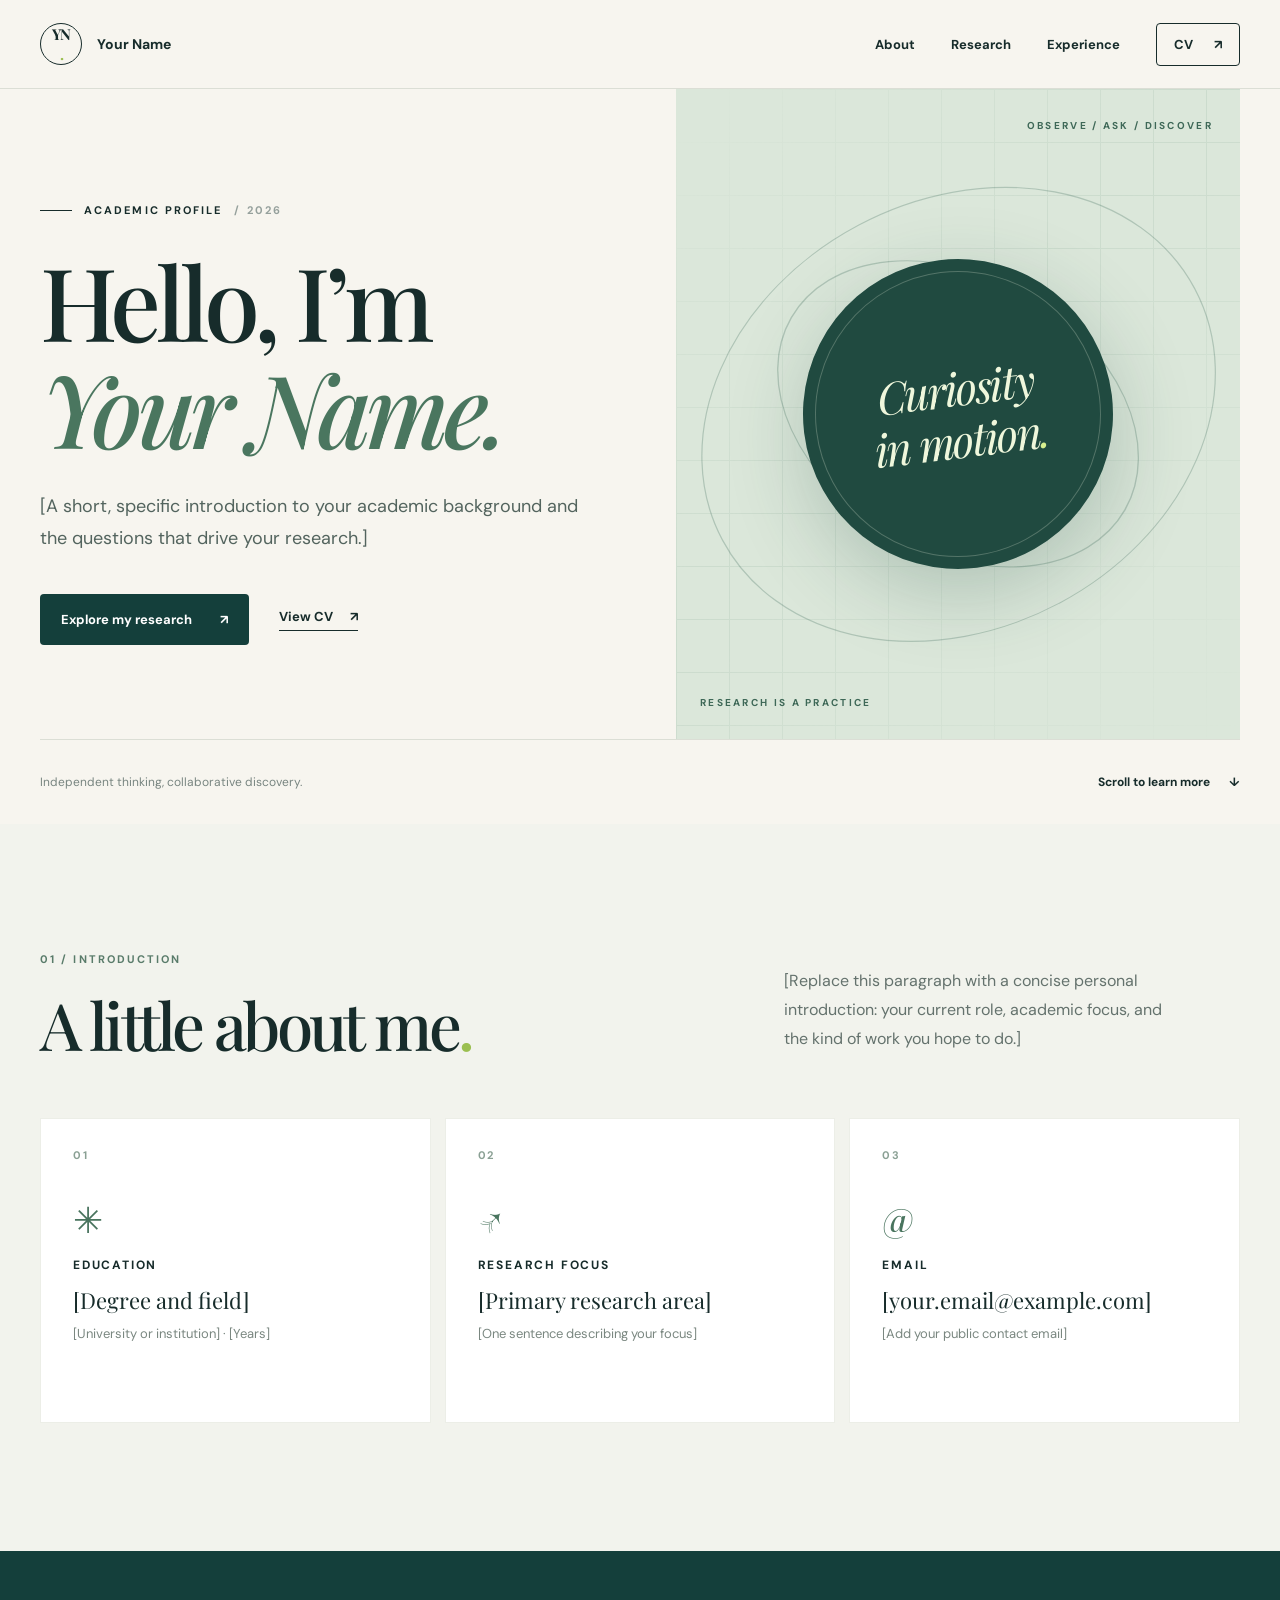
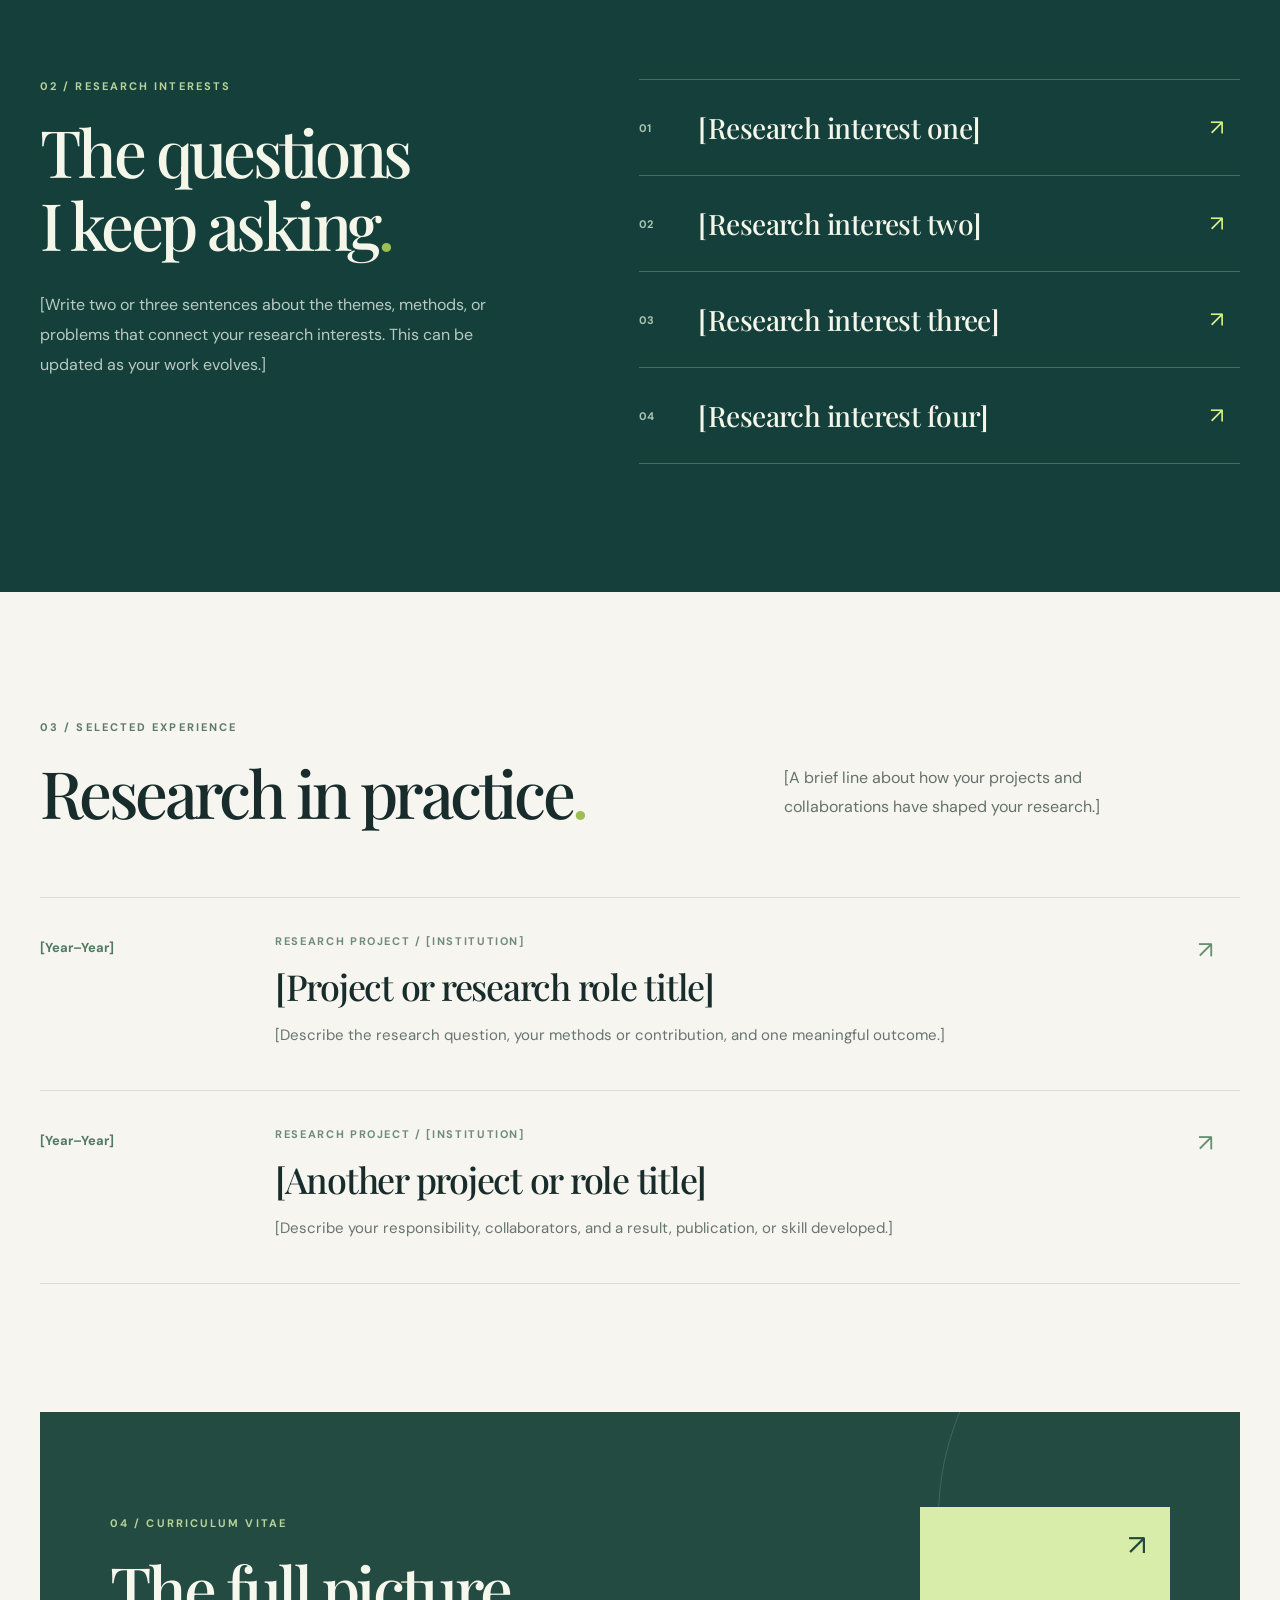
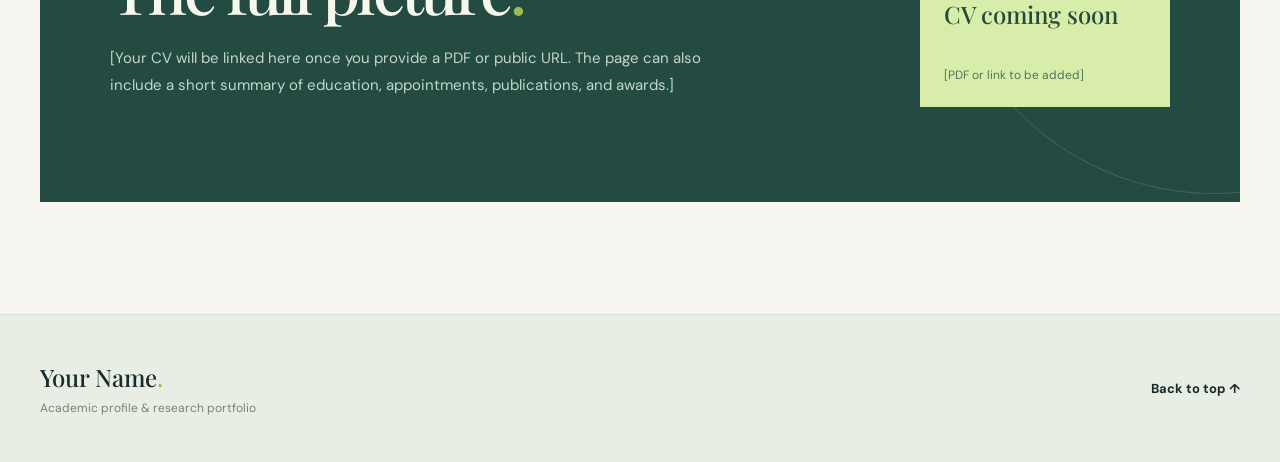
==== index.html @ 2cb6ab3d "Create academic portfolio placeholder site" ====
<!doctype html>
<html lang="en">
  <head>
    <meta charset="utf-8" />
    <meta name="viewport" content="width=device-width, initial-scale=1" />
    <meta name="color-scheme" content="light" />
    <meta name="robots" content="noindex, nofollow" />
    <meta name="description" content="Academic profile and research portfolio of Your Name." />
    <title>Your Name — Academic Portfolio</title>
    <link rel="icon" href="favicon.svg" type="image/svg+xml" />
    <link rel="stylesheet" href="style.css" />
  </head>
  <body>
    <a class="skip-link" href="#main">Skip to content</a>

    <header class="site-header">
      <div class="shell header-inner">
        <a class="wordmark" href="#top" aria-label="Your Name, back to top">
          <span class="wordmark-mark" aria-hidden="true">YN<span class="mark-dot">.</span></span>
          <span class="wordmark-label">Your Name</span>
        </a>
        <nav class="main-nav" aria-label="Main navigation">
          <a href="#about">About</a>
          <a href="#research">Research</a>
          <a href="#experience">Experience</a>
          <a class="nav-cv" href="#cv">CV <span aria-hidden="true">↗</span></a>
        </nav>
      </div>
    </header>

    <main id="main">
      <section class="hero" id="top" aria-labelledby="hero-title">
        <div class="shell hero-grid">
          <div class="hero-main">
            <p class="eyebrow"><span class="eyebrow-rule"></span> Academic profile <span class="edition">/ 2026</span></p>
            <h1 id="hero-title">Hello, I’m<br /><em>Your Name.</em></h1>
            <p class="hero-summary">[A short, specific introduction to your academic background and the questions that drive your research.]</p>
            <div class="hero-actions">
              <a class="button button-primary" href="#research">Explore my research <span aria-hidden="true">↗</span></a>
              <a class="text-link" href="#cv">View CV <span aria-hidden="true">↗</span></a>
            </div>
          </div>

          <div class="hero-art" aria-hidden="true">
            <div class="art-grid"></div>
            <div class="art-orbit art-orbit-one"></div>
            <div class="art-orbit art-orbit-two"></div>
            <div class="art-core"><span>Curiosity<br />in motion<span class="art-period">.</span></span></div>
            <span class="art-label art-label-top">OBSERVE / ASK / DISCOVER</span>
            <span class="art-label art-label-bottom">RESEARCH IS A PRACTICE</span>
          </div>
        </div>
        <div class="shell hero-footer">
          <span>Independent thinking, collaborative discovery.</span>
          <a href="#about">Scroll to learn more <span aria-hidden="true">↓</span></a>
        </div>
      </section>

      <section class="overview section-pad" id="about" aria-labelledby="about-title">
        <div class="shell">
          <div class="section-heading">
            <div><p class="section-kicker">01 / Introduction</p><h2 id="about-title">A little about me<span class="accent-dot">.</span></h2></div>
            <p class="section-intro">[Replace this paragraph with a concise personal introduction: your current role, academic focus, and the kind of work you hope to do.]</p>
          </div>
          <div class="fact-grid">
            <article class="fact-card">
              <span class="fact-number">01</span>
              <div class="fact-icon" aria-hidden="true">✳</div>
              <h3>Education</h3>
              <p class="fact-primary">[Degree and field]</p>
              <p class="fact-secondary">[University or institution] · [Years]</p>
            </article>
            <article class="fact-card">
              <span class="fact-number">02</span>
              <div class="fact-icon" aria-hidden="true">↗</div>
              <h3>Research focus</h3>
              <p class="fact-primary">[Primary research area]</p>
              <p class="fact-secondary">[One sentence describing your focus]</p>
            </article>
            <article class="fact-card">
              <span class="fact-number">03</span>
              <div class="fact-icon" aria-hidden="true">@</div>
              <h3>Email</h3>
              <p class="fact-primary">[your.email@example.com]</p>
              <p class="fact-secondary">[Add your public contact email]</p>
            </article>
          </div>
        </div>
      </section>

      <section class="research section-pad" id="research" aria-labelledby="research-title">
        <div class="shell research-grid">
          <div class="research-copy">
            <p class="section-kicker light-kicker">02 / Research interests</p>
            <h2 id="research-title">The questions<br />I keep asking<span class="accent-dot">.</span></h2>
            <p>[Write two or three sentences about the themes, methods, or problems that connect your research interests. This can be updated as your work evolves.]</p>
          </div>
          <div class="interest-list" aria-label="Research interests">
            <div class="interest-row"><span>01</span><strong>[Research interest one]</strong><span aria-hidden="true">↗</span></div>
            <div class="interest-row"><span>02</span><strong>[Research interest two]</strong><span aria-hidden="true">↗</span></div>
            <div class="interest-row"><span>03</span><strong>[Research interest three]</strong><span aria-hidden="true">↗</span></div>
            <div class="interest-row"><span>04</span><strong>[Research interest four]</strong><span aria-hidden="true">↗</span></div>
          </div>
        </div>
      </section>

      <section class="experience section-pad" id="experience" aria-labelledby="experience-title">
        <div class="shell">
          <div class="section-heading experience-heading">
            <div><p class="section-kicker">03 / Selected experience</p><h2 id="experience-title">Research in practice<span class="accent-dot">.</span></h2></div>
            <p class="section-intro">[A brief line about how your projects and collaborations have shaped your research.]</p>
          </div>
          <div class="timeline">
            <article class="timeline-item">
              <div class="timeline-date">[Year–Year]</div>
              <div class="timeline-body">
                <p class="timeline-type">Research project / [Institution]</p>
                <h3>[Project or research role title]</h3>
                <p>[Describe the research question, your methods or contribution, and one meaningful outcome.]</p>
              </div>
              <span class="timeline-arrow" aria-hidden="true">↗</span>
            </article>
            <article class="timeline-item">
              <div class="timeline-date">[Year–Year]</div>
              <div class="timeline-body">
                <p class="timeline-type">Research project / [Institution]</p>
                <h3>[Another project or role title]</h3>
                <p>[Describe your responsibility, collaborators, and a result, publication, or skill developed.]</p>
              </div>
              <span class="timeline-arrow" aria-hidden="true">↗</span>
            </article>
          </div>
        </div>
      </section>

      <section class="cv-section" id="cv" aria-labelledby="cv-title">
        <div class="shell cv-panel">
          <div>
            <p class="section-kicker light-kicker">04 / Curriculum vitae</p>
            <h2 id="cv-title">The full picture<span class="accent-dot">.</span></h2>
            <p>[Your CV will be linked here once you provide a PDF or public URL. The page can also include a short summary of education, appointments, publications, and awards.]</p>
          </div>
          <div class="cv-action" aria-label="CV status">
            <span class="cv-icon" aria-hidden="true">↗</span>
            <strong>CV coming soon</strong>
            <span>[PDF or link to be added]</span>
          </div>
        </div>
      </section>
    </main>

    <footer class="site-footer">
      <div class="shell footer-inner">
        <div><strong>Your Name<span class="accent-dot">.</span></strong><p>Academic profile & research portfolio</p></div>
        <a href="#top">Back to top ↑</a>
      </div>
    </footer>
  </body>
</html>
---- style.css ----
@import url('https://fonts.googleapis.com/css2?family=DM+Sans:wght@400;500;600;700&family=Playfair+Display:ital,wght@0,500;0,600;0,700;1,500;1,600&display=swap');

:root{--ink:#172c2b;--muted:#65736f;--paper:#f7f5ef;--cream:#eeeee5;--line:#dbded5;--teal:#143f3b;--mint:#bbd7c8;--lime:#d7ef8f;--white:#fff;--font-sans:'DM Sans',Arial,sans-serif;--font-serif:'Playfair Display',Georgia,serif}
*{box-sizing:border-box}
html{scroll-behavior:smooth}
body{margin:0;background:var(--paper);color:var(--ink);font-family:var(--font-sans);-webkit-font-smoothing:antialiased}
a{color:inherit;text-decoration:none}
a:focus-visible{outline:3px solid #79a98f;outline-offset:4px;border-radius:3px}
.skip-link{position:absolute;left:16px;top:-60px;z-index:20;padding:12px 16px;background:var(--lime)}
.skip-link:focus{top:12px}
.shell{width:min(100% - 80px,1260px);margin-inline:auto}
.site-header{position:relative;z-index:5;background:var(--paper);border-bottom:1px solid var(--line)}
.header-inner{min-height:88px;display:flex;align-items:center;justify-content:space-between;gap:28px}
.wordmark{display:inline-flex;align-items:center;gap:15px;font-size:14px;font-weight:700;white-space:nowrap}
.wordmark-mark{display:grid;place-items:center;width:42px;height:42px;border:1.5px solid var(--ink);border-radius:50%;font-family:var(--font-serif);font-size:15px;letter-spacing:-.07em}
.mark-dot,.accent-dot{color:#9bbf50}
.main-nav{display:flex;align-items:center;gap:36px;font-size:13px;font-weight:700}
.main-nav a:not(.nav-cv):hover,.text-link:hover,.hero-footer a:hover,.site-footer a:hover{color:#557962}
.nav-cv{padding:12px 17px;border:1px solid var(--ink);border-radius:4px;display:inline-flex;gap:21px;align-items:center;transition:background .2s,color .2s}
.nav-cv:hover{background:var(--ink);color:#fff}
.hero{background:var(--paper);overflow:hidden}
.hero-grid{display:grid;grid-template-columns:1.06fr .94fr;min-height:650px}
.hero-main{padding:100px 40px 80px 0;align-self:center}
.eyebrow,.section-kicker{display:flex;align-items:center;gap:12px;text-transform:uppercase;letter-spacing:.19em;font-size:11px;font-weight:700}
.eyebrow{margin:0 0 30px}
.eyebrow-rule{width:32px;height:1px;background:var(--ink)}
.edition{color:#95a09c}
h1,h2,h3,p{margin-top:0}
h1,h2{font-family:var(--font-serif);font-weight:500;letter-spacing:-.055em}
h1{font-size:clamp(68px,7.9vw,126px);line-height:1.06;margin-bottom:28px;white-space:nowrap}
h1 em{font-weight:500;color:#4a765f}
.hero-summary{font-size:18px;line-height:1.78;color:#53645e;max-width:560px;margin-bottom:40px}
.hero-actions{display:flex;align-items:center;gap:30px;flex-wrap:wrap}
.button{display:inline-flex;align-items:center;justify-content:space-between;gap:28px;padding:17px 21px;border-radius:4px;font-size:13px;font-weight:700;transition:transform .2s,background .2s}
.button:hover{transform:translateY(-3px)}
.button-primary{background:var(--teal);color:#fff}
.button-primary:hover{background:#21574d}
.text-link{font-size:13px;font-weight:700;border-bottom:1px solid currentColor;padding-bottom:5px}
.text-link span{margin-left:14px}
.hero-art{position:relative;min-height:630px;background:#dbe7da;overflow:hidden;display:grid;place-items:center}
.art-grid{position:absolute;inset:0;opacity:.45;background-image:linear-gradient(to right,#b8cdbd 1px,transparent 1px),linear-gradient(to bottom,#b8cdbd 1px,transparent 1px);background-size:53px 53px;mask-image:linear-gradient(135deg,transparent 2%,#000 45%,transparent 100%)}
.art-orbit{position:absolute;border:1px solid rgba(35,83,68,.24);border-radius:50%;width:76%;aspect-ratio:1;transform:rotate(-28deg) scaleX(1.25)}
.art-orbit-two{width:49%;transform:rotate(30deg) scaleX(1.4)}
.art-core{position:relative;z-index:1;width:55%;aspect-ratio:1;border-radius:50%;background:#204a40;box-shadow:0 24px 80px rgba(31,73,61,.23);display:grid;place-items:center;text-align:center;transform:rotate(-7deg)}
.art-core:before{content:"";position:absolute;inset:12px;border:1px solid rgba(245,250,229,.24);border-radius:50%}
.art-core span{font-family:var(--font-serif);color:#eff7dc;font-size:clamp(30px,3.5vw,52px);font-style:italic;line-height:1.16;letter-spacing:-.05em}
.art-core .art-period{color:var(--lime)}
.art-label{position:absolute;z-index:2;font-size:10px;letter-spacing:.23em;font-weight:700;color:#3e6857}
.art-label-top{top:30px;right:27px}.art-label-bottom{left:24px;bottom:30px}
.hero-footer{min-height:85px;border-top:1px solid var(--line);display:flex;justify-content:space-between;align-items:center;gap:20px;color:#788580;font-size:12px}
.hero-footer a{font-weight:700;color:var(--ink)}
.hero-footer a span{margin-left:16px}
.section-pad{padding:128px 0}
.section-heading{display:grid;grid-template-columns:1.2fr .8fr;gap:60px;align-items:end;margin-bottom:58px}
.section-kicker{color:#597b6a;margin-bottom:22px}
h2{font-size:clamp(52px,5.1vw,78px);line-height:1.11;margin-bottom:0}
.section-intro{max-width:390px;color:#64726d;line-height:1.8;font-size:16px;margin-bottom:7px}
.overview{background:#f2f3ed}
.fact-grid{display:grid;grid-template-columns:repeat(3,1fr);gap:14px}
.fact-card{min-height:305px;background:#fff;padding:29px 32px 34px;display:flex;flex-direction:column;border:1px solid #eceee7;transition:transform .2s,box-shadow .2s}
.fact-card:hover{transform:translateY(-5px);box-shadow:0 18px 38px rgba(22,54,47,.07)}
.fact-number{font-size:11px;font-weight:700;color:#8aa094;letter-spacing:.15em}
.fact-icon{margin:38px 0 21px;font-family:var(--font-serif);font-size:36px;color:#49745e;line-height:1}
.fact-card h3{font-size:12px;text-transform:uppercase;letter-spacing:.15em;margin-bottom:13px}
.fact-primary{font-family:var(--font-serif);font-size:22px;line-height:1.3;margin-bottom:9px;overflow-wrap:anywhere}
.fact-secondary{font-size:13px;line-height:1.6;color:#7a8780;margin:0}
.research{background:var(--teal);color:#f4f6e9;overflow:hidden}
.research-grid{display:grid;grid-template-columns:.9fr 1.1fr;gap:9%;align-items:start}
.light-kicker{color:#b7d29b}
.research-copy h2{margin-bottom:30px}
.research-copy>p:last-child{font-size:16px;line-height:1.85;color:#b9cbc2;max-width:500px}
.interest-list{border-top:1px solid rgba(230,243,221,.25)}
.interest-row{min-height:96px;display:grid;grid-template-columns:44px 1fr 30px;gap:15px;align-items:center;border-bottom:1px solid rgba(230,243,221,.25)}
.interest-row span:first-child{font-size:11px;color:#a9c8b4;font-weight:700}
.interest-row strong{font-family:var(--font-serif);font-size:clamp(21px,2.2vw,30px);font-weight:500;letter-spacing:-.02em}
.interest-row span:last-child{color:var(--lime);font-size:22px}
.experience{background:var(--paper)}
.experience-heading{margin-bottom:68px}
.timeline{border-top:1px solid var(--line)}
.timeline-item{display:grid;grid-template-columns:190px 1fr 42px;gap:45px;padding:36px 0 42px;border-bottom:1px solid var(--line)}
.timeline-date{font-size:13px;font-weight:700;color:#507a64;padding-top:5px}
.timeline-type{font-size:11px;text-transform:uppercase;letter-spacing:.15em;font-weight:700;color:#6f8b7a;margin-bottom:14px}
.timeline-body h3{font-family:var(--font-serif);font-size:clamp(26px,2.8vw,36px);font-weight:500;letter-spacing:-.035em;margin-bottom:12px}
.timeline-body>p:last-child{color:#66756e;line-height:1.75;max-width:720px;margin-bottom:0;font-size:15px}
.timeline-arrow{font-size:24px;color:#668d71}
.cv-section{background:var(--paper);padding:0 0 112px}
.cv-panel{background:#244b42;color:#f6f8ed;min-height:390px;padding:64px 70px;display:grid;grid-template-columns:1fr 250px;gap:70px;align-items:center;position:relative;overflow:hidden}
.cv-panel:after{content:"";position:absolute;width:550px;height:550px;border:1px solid rgba(218,237,205,.16);border-radius:50%;right:-250px;top:-170px;pointer-events:none}
.cv-panel h2{margin-bottom:20px}
.cv-panel>div:first-child>p:last-child{max-width:640px;color:#c4d6c9;font-size:15px;line-height:1.8;margin:0}
.cv-action{z-index:1;background:#d9edaa;color:#244a3c;min-height:200px;padding:24px;display:flex;flex-direction:column;justify-content:space-between}
.cv-icon{font-size:29px;align-self:flex-end;line-height:1}
.cv-action strong{font-family:var(--font-serif);font-size:24px;font-weight:500;line-height:1.2}
.cv-action>span:last-child{font-size:12px;color:#54745d}
.site-footer{background:#e9eee5;border-top:1px solid #dbe2d9}
.footer-inner{padding:46px 0;display:flex;align-items:center;justify-content:space-between;gap:30px}
.footer-inner strong{font-family:var(--font-serif);font-size:24px;font-weight:500}
.footer-inner p{font-size:12px;color:#73847b;margin:7px 0 0}
.footer-inner a{font-size:13px;font-weight:700}
@media(max-width:1050px){.shell{width:min(100% - 52px,1260px)}.hero-grid{grid-template-columns:1fr 1fr;min-height:560px}.hero-main{padding:70px 28px 70px 0}h1{font-size:clamp(62px,7.5vw,92px)}.hero-art{min-height:560px}.section-pad{padding:95px 0}.cv-panel{padding:56px}.research-grid{gap:6%}}
@media(max-width:760px){.shell{width:min(100% - 36px,1260px)}.header-inner{min-height:72px;align-items:flex-start;padding:14px 0;flex-direction:column;gap:14px}.main-nav{width:100%;gap:17px;justify-content:space-between;font-size:12px}.nav-cv{padding:8px 10px;gap:7px}.hero-grid{display:flex;flex-direction:column}.hero-main{padding:70px 0 58px}.hero-art{min-height:410px}.art-core{width:210px}.art-core span{font-size:32px}.hero-footer{min-height:74px}.section-pad{padding:76px 0}.section-heading,.research-grid{grid-template-columns:1fr;gap:25px}.section-heading{margin-bottom:36px}.section-intro{max-width:600px}.fact-grid{grid-template-columns:1fr}.fact-card{min-height:245px}.fact-icon{margin:25px 0 18px}.research-copy h2{margin-bottom:20px}.interest-list{margin-top:18px}.timeline-item{grid-template-columns:1fr 25px;gap:10px;padding:29px 0}.timeline-date{grid-column:1/-1;padding:0}.timeline-body{grid-column:1}.timeline-arrow{grid-column:2;grid-row:2}.cv-section{padding-bottom:70px}.cv-panel{grid-template-columns:1fr;gap:36px;padding:42px 30px}.cv-action{min-height:160px}}
@media(max-width:480px){h1{font-size:clamp(55px,14vw,70px)}h2{font-size:48px}.hero-summary{font-size:16px}.hero-footer span:first-child{display:none}.hero-footer{justify-content:flex-end}.wordmark-label{font-size:13px}.main-nav{gap:9px}.main-nav a{white-space:nowrap}.interest-row{grid-template-columns:30px 1fr 24px;gap:9px}.interest-row strong{font-size:21px}.footer-inner{align-items:flex-start;flex-direction:column}}
@media(prefers-reduced-motion:reduce){html{scroll-behavior:auto}*,*:before,*:after{transition-duration:.01ms!important;animation-duration:.01ms!important}}
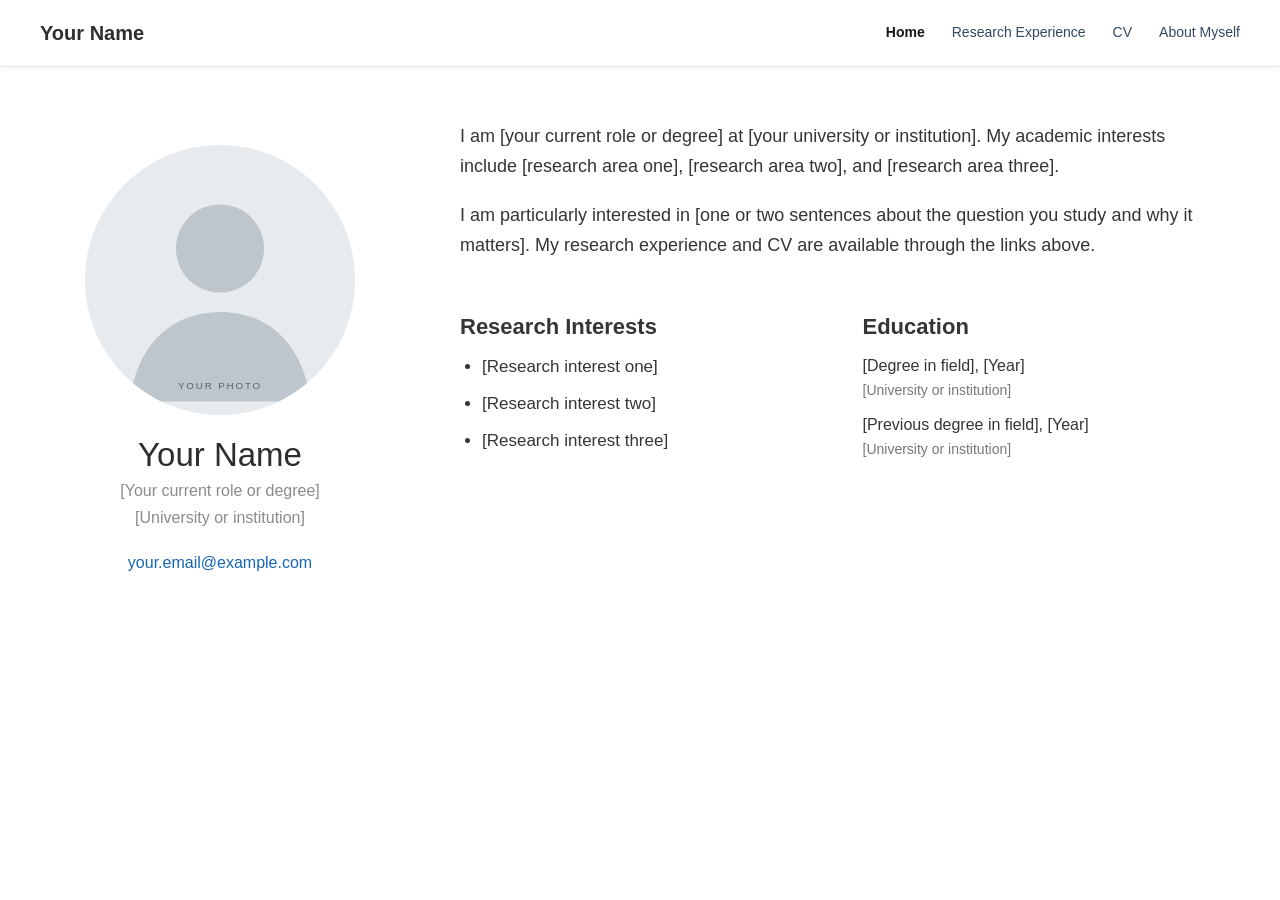
==== commit 6068566f: "Simplify personal site and add profile pages" ====
--- a/index.html
+++ b/index.html
@@ -1,159 +1,59 @@
 <!doctype html>
 <html lang="en">
-  <head>
-    <meta charset="utf-8" />
-    <meta name="viewport" content="width=device-width, initial-scale=1" />
-    <meta name="color-scheme" content="light" />
-    <meta name="robots" content="noindex, nofollow" />
-    <meta name="description" content="Academic profile and research portfolio of Your Name." />
-    <title>Your Name — Academic Portfolio</title>
-    <link rel="icon" href="favicon.svg" type="image/svg+xml" />
-    <link rel="stylesheet" href="style.css" />
-  </head>
-  <body>
-    <a class="skip-link" href="#main">Skip to content</a>
+<head>
+  <meta charset="utf-8">
+  <meta name="viewport" content="width=device-width, initial-scale=1">
+  <meta name="robots" content="noindex, nofollow">
+  <meta name="description" content="Personal academic website of Your Name.">
+  <title>Your Name | Home</title>
+  <link rel="icon" href="favicon.svg" type="image/svg+xml">
+  <link rel="stylesheet" href="style.css">
+</head>
+<body>
+  <a class="skip-link" href="#main">Skip to content</a>
+  <header class="site-header">
+    <div class="header-inner">
+      <a class="site-name" href="index.html">Your Name</a>
+      <nav class="site-nav" aria-label="Main navigation">
+        <a href="index.html" aria-current="page">Home</a>
+        <a href="research.html">Research Experience</a>
+        <a href="cv.html">CV</a>
+        <a href="about.html">About Myself</a>
+      </nav>
+    </div>
+  </header>
 
-    <header class="site-header">
-      <div class="shell header-inner">
-        <a class="wordmark" href="#top" aria-label="Your Name, back to top">
-          <span class="wordmark-mark" aria-hidden="true">YN<span class="mark-dot">.</span></span>
-          <span class="wordmark-label">Your Name</span>
-        </a>
-        <nav class="main-nav" aria-label="Main navigation">
-          <a href="#about">About</a>
-          <a href="#research">Research</a>
-          <a href="#experience">Experience</a>
-          <a class="nav-cv" href="#cv">CV <span aria-hidden="true">↗</span></a>
-        </nav>
+  <main class="home-layout" id="main">
+    <aside class="profile" aria-label="Profile">
+      <img class="portrait" src="profile.svg" alt="Portrait placeholder; replace with your own photo">
+      <h1>Your Name</h1>
+      <p class="profile-role">[Your current role or degree]</p>
+      <p class="profile-institution">[University or institution]</p>
+      <a class="profile-email" href="mailto:your.email@example.com">your.email@example.com</a>
+    </aside>
+
+    <div class="home-content">
+      <p class="intro">I am [your current role or degree] at [your university or institution]. My academic interests include [research area one], [research area two], and [research area three].</p>
+      <p class="intro">I am particularly interested in [one or two sentences about the question you study and why it matters]. My research experience and CV are available through the links above.</p>
+
+      <div class="info-columns">
+        <section aria-labelledby="interests-heading">
+          <h2 id="interests-heading">Research Interests</h2>
+          <ul class="plain-list">
+            <li>[Research interest one]</li>
+            <li>[Research interest two]</li>
+            <li>[Research interest three]</li>
+          </ul>
+        </section>
+        <section aria-labelledby="education-heading">
+          <h2 id="education-heading">Education</h2>
+          <ul class="education-list">
+            <li><strong>[Degree in field], [Year]</strong><span>[University or institution]</span></li>
+            <li><strong>[Previous degree in field], [Year]</strong><span>[University or institution]</span></li>
+          </ul>
+        </section>
       </div>
-    </header>
-
-    <main id="main">
-      <section class="hero" id="top" aria-labelledby="hero-title">
-        <div class="shell hero-grid">
-          <div class="hero-main">
-            <p class="eyebrow"><span class="eyebrow-rule"></span> Academic profile <span class="edition">/ 2026</span></p>
-            <h1 id="hero-title">Hello, I’m<br /><em>Your Name.</em></h1>
-            <p class="hero-summary">[A short, specific introduction to your academic background and the questions that drive your research.]</p>
-            <div class="hero-actions">
-              <a class="button button-primary" href="#research">Explore my research <span aria-hidden="true">↗</span></a>
-              <a class="text-link" href="#cv">View CV <span aria-hidden="true">↗</span></a>
-            </div>
-          </div>
-
-          <div class="hero-art" aria-hidden="true">
-            <div class="art-grid"></div>
-            <div class="art-orbit art-orbit-one"></div>
-            <div class="art-orbit art-orbit-two"></div>
-            <div class="art-core"><span>Curiosity<br />in motion<span class="art-period">.</span></span></div>
-            <span class="art-label art-label-top">OBSERVE / ASK / DISCOVER</span>
-            <span class="art-label art-label-bottom">RESEARCH IS A PRACTICE</span>
-          </div>
-        </div>
-        <div class="shell hero-footer">
-          <span>Independent thinking, collaborative discovery.</span>
-          <a href="#about">Scroll to learn more <span aria-hidden="true">↓</span></a>
-        </div>
-      </section>
-
-      <section class="overview section-pad" id="about" aria-labelledby="about-title">
-        <div class="shell">
-          <div class="section-heading">
-            <div><p class="section-kicker">01 / Introduction</p><h2 id="about-title">A little about me<span class="accent-dot">.</span></h2></div>
-            <p class="section-intro">[Replace this paragraph with a concise personal introduction: your current role, academic focus, and the kind of work you hope to do.]</p>
-          </div>
-          <div class="fact-grid">
-            <article class="fact-card">
-              <span class="fact-number">01</span>
-              <div class="fact-icon" aria-hidden="true">✳</div>
-              <h3>Education</h3>
-              <p class="fact-primary">[Degree and field]</p>
-              <p class="fact-secondary">[University or institution] · [Years]</p>
-            </article>
-            <article class="fact-card">
-              <span class="fact-number">02</span>
-              <div class="fact-icon" aria-hidden="true">↗</div>
-              <h3>Research focus</h3>
-              <p class="fact-primary">[Primary research area]</p>
-              <p class="fact-secondary">[One sentence describing your focus]</p>
-            </article>
-            <article class="fact-card">
-              <span class="fact-number">03</span>
-              <div class="fact-icon" aria-hidden="true">@</div>
-              <h3>Email</h3>
-              <p class="fact-primary">[your.email@example.com]</p>
-              <p class="fact-secondary">[Add your public contact email]</p>
-            </article>
-          </div>
-        </div>
-      </section>
-
-      <section class="research section-pad" id="research" aria-labelledby="research-title">
-        <div class="shell research-grid">
-          <div class="research-copy">
-            <p class="section-kicker light-kicker">02 / Research interests</p>
-            <h2 id="research-title">The questions<br />I keep asking<span class="accent-dot">.</span></h2>
-            <p>[Write two or three sentences about the themes, methods, or problems that connect your research interests. This can be updated as your work evolves.]</p>
-          </div>
-          <div class="interest-list" aria-label="Research interests">
-            <div class="interest-row"><span>01</span><strong>[Research interest one]</strong><span aria-hidden="true">↗</span></div>
-            <div class="interest-row"><span>02</span><strong>[Research interest two]</strong><span aria-hidden="true">↗</span></div>
-            <div class="interest-row"><span>03</span><strong>[Research interest three]</strong><span aria-hidden="true">↗</span></div>
-            <div class="interest-row"><span>04</span><strong>[Research interest four]</strong><span aria-hidden="true">↗</span></div>
-          </div>
-        </div>
-      </section>
-
-      <section class="experience section-pad" id="experience" aria-labelledby="experience-title">
-        <div class="shell">
-          <div class="section-heading experience-heading">
-            <div><p class="section-kicker">03 / Selected experience</p><h2 id="experience-title">Research in practice<span class="accent-dot">.</span></h2></div>
-            <p class="section-intro">[A brief line about how your projects and collaborations have shaped your research.]</p>
-          </div>
-          <div class="timeline">
-            <article class="timeline-item">
-              <div class="timeline-date">[Year–Year]</div>
-              <div class="timeline-body">
-                <p class="timeline-type">Research project / [Institution]</p>
-                <h3>[Project or research role title]</h3>
-                <p>[Describe the research question, your methods or contribution, and one meaningful outcome.]</p>
-              </div>
-              <span class="timeline-arrow" aria-hidden="true">↗</span>
-            </article>
-            <article class="timeline-item">
-              <div class="timeline-date">[Year–Year]</div>
-              <div class="timeline-body">
-                <p class="timeline-type">Research project / [Institution]</p>
-                <h3>[Another project or role title]</h3>
-                <p>[Describe your responsibility, collaborators, and a result, publication, or skill developed.]</p>
-              </div>
-              <span class="timeline-arrow" aria-hidden="true">↗</span>
-            </article>
-          </div>
-        </div>
-      </section>
-
-      <section class="cv-section" id="cv" aria-labelledby="cv-title">
-        <div class="shell cv-panel">
-          <div>
-            <p class="section-kicker light-kicker">04 / Curriculum vitae</p>
-            <h2 id="cv-title">The full picture<span class="accent-dot">.</span></h2>
-            <p>[Your CV will be linked here once you provide a PDF or public URL. The page can also include a short summary of education, appointments, publications, and awards.]</p>
-          </div>
-          <div class="cv-action" aria-label="CV status">
-            <span class="cv-icon" aria-hidden="true">↗</span>
-            <strong>CV coming soon</strong>
-            <span>[PDF or link to be added]</span>
-          </div>
-        </div>
-      </section>
-    </main>
-
-    <footer class="site-footer">
-      <div class="shell footer-inner">
-        <div><strong>Your Name<span class="accent-dot">.</span></strong><p>Academic profile & research portfolio</p></div>
-        <a href="#top">Back to top ↑</a>
-      </div>
-    </footer>
-  </body>
+    </div>
+  </main>
+</body>
 </html>
--- a/style.css
+++ b/style.css
@@ -1,103 +1,151 @@
-@import url('https://fonts.googleapis.com/css2?family=DM+Sans:wght@400;500;600;700&family=Playfair+Display:ital,wght@0,500;0,600;0,700;1,500;1,600&display=swap');
+:root {
+  --text: #353535;
+  --muted: #777;
+  --link: #1765b3;
+  --line: #e8e8e8;
+}
 
-:root{--ink:#172c2b;--muted:#65736f;--paper:#f7f5ef;--cream:#eeeee5;--line:#dbded5;--teal:#143f3b;--mint:#bbd7c8;--lime:#d7ef8f;--white:#fff;--font-sans:'DM Sans',Arial,sans-serif;--font-serif:'Playfair Display',Georgia,serif}
-*{box-sizing:border-box}
-html{scroll-behavior:smooth}
-body{margin:0;background:var(--paper);color:var(--ink);font-family:var(--font-sans);-webkit-font-smoothing:antialiased}
-a{color:inherit;text-decoration:none}
-a:focus-visible{outline:3px solid #79a98f;outline-offset:4px;border-radius:3px}
-.skip-link{position:absolute;left:16px;top:-60px;z-index:20;padding:12px 16px;background:var(--lime)}
-.skip-link:focus{top:12px}
-.shell{width:min(100% - 80px,1260px);margin-inline:auto}
-.site-header{position:relative;z-index:5;background:var(--paper);border-bottom:1px solid var(--line)}
-.header-inner{min-height:88px;display:flex;align-items:center;justify-content:space-between;gap:28px}
-.wordmark{display:inline-flex;align-items:center;gap:15px;font-size:14px;font-weight:700;white-space:nowrap}
-.wordmark-mark{display:grid;place-items:center;width:42px;height:42px;border:1.5px solid var(--ink);border-radius:50%;font-family:var(--font-serif);font-size:15px;letter-spacing:-.07em}
-.mark-dot,.accent-dot{color:#9bbf50}
-.main-nav{display:flex;align-items:center;gap:36px;font-size:13px;font-weight:700}
-.main-nav a:not(.nav-cv):hover,.text-link:hover,.hero-footer a:hover,.site-footer a:hover{color:#557962}
-.nav-cv{padding:12px 17px;border:1px solid var(--ink);border-radius:4px;display:inline-flex;gap:21px;align-items:center;transition:background .2s,color .2s}
-.nav-cv:hover{background:var(--ink);color:#fff}
-.hero{background:var(--paper);overflow:hidden}
-.hero-grid{display:grid;grid-template-columns:1.06fr .94fr;min-height:650px}
-.hero-main{padding:100px 40px 80px 0;align-self:center}
-.eyebrow,.section-kicker{display:flex;align-items:center;gap:12px;text-transform:uppercase;letter-spacing:.19em;font-size:11px;font-weight:700}
-.eyebrow{margin:0 0 30px}
-.eyebrow-rule{width:32px;height:1px;background:var(--ink)}
-.edition{color:#95a09c}
-h1,h2,h3,p{margin-top:0}
-h1,h2{font-family:var(--font-serif);font-weight:500;letter-spacing:-.055em}
-h1{font-size:clamp(68px,7.9vw,126px);line-height:1.06;margin-bottom:28px;white-space:nowrap}
-h1 em{font-weight:500;color:#4a765f}
-.hero-summary{font-size:18px;line-height:1.78;color:#53645e;max-width:560px;margin-bottom:40px}
-.hero-actions{display:flex;align-items:center;gap:30px;flex-wrap:wrap}
-.button{display:inline-flex;align-items:center;justify-content:space-between;gap:28px;padding:17px 21px;border-radius:4px;font-size:13px;font-weight:700;transition:transform .2s,background .2s}
-.button:hover{transform:translateY(-3px)}
-.button-primary{background:var(--teal);color:#fff}
-.button-primary:hover{background:#21574d}
-.text-link{font-size:13px;font-weight:700;border-bottom:1px solid currentColor;padding-bottom:5px}
-.text-link span{margin-left:14px}
-.hero-art{position:relative;min-height:630px;background:#dbe7da;overflow:hidden;display:grid;place-items:center}
-.art-grid{position:absolute;inset:0;opacity:.45;background-image:linear-gradient(to right,#b8cdbd 1px,transparent 1px),linear-gradient(to bottom,#b8cdbd 1px,transparent 1px);background-size:53px 53px;mask-image:linear-gradient(135deg,transparent 2%,#000 45%,transparent 100%)}
-.art-orbit{position:absolute;border:1px solid rgba(35,83,68,.24);border-radius:50%;width:76%;aspect-ratio:1;transform:rotate(-28deg) scaleX(1.25)}
-.art-orbit-two{width:49%;transform:rotate(30deg) scaleX(1.4)}
-.art-core{position:relative;z-index:1;width:55%;aspect-ratio:1;border-radius:50%;background:#204a40;box-shadow:0 24px 80px rgba(31,73,61,.23);display:grid;place-items:center;text-align:center;transform:rotate(-7deg)}
-.art-core:before{content:"";position:absolute;inset:12px;border:1px solid rgba(245,250,229,.24);border-radius:50%}
-.art-core span{font-family:var(--font-serif);color:#eff7dc;font-size:clamp(30px,3.5vw,52px);font-style:italic;line-height:1.16;letter-spacing:-.05em}
-.art-core .art-period{color:var(--lime)}
-.art-label{position:absolute;z-index:2;font-size:10px;letter-spacing:.23em;font-weight:700;color:#3e6857}
-.art-label-top{top:30px;right:27px}.art-label-bottom{left:24px;bottom:30px}
-.hero-footer{min-height:85px;border-top:1px solid var(--line);display:flex;justify-content:space-between;align-items:center;gap:20px;color:#788580;font-size:12px}
-.hero-footer a{font-weight:700;color:var(--ink)}
-.hero-footer a span{margin-left:16px}
-.section-pad{padding:128px 0}
-.section-heading{display:grid;grid-template-columns:1.2fr .8fr;gap:60px;align-items:end;margin-bottom:58px}
-.section-kicker{color:#597b6a;margin-bottom:22px}
-h2{font-size:clamp(52px,5.1vw,78px);line-height:1.11;margin-bottom:0}
-.section-intro{max-width:390px;color:#64726d;line-height:1.8;font-size:16px;margin-bottom:7px}
-.overview{background:#f2f3ed}
-.fact-grid{display:grid;grid-template-columns:repeat(3,1fr);gap:14px}
-.fact-card{min-height:305px;background:#fff;padding:29px 32px 34px;display:flex;flex-direction:column;border:1px solid #eceee7;transition:transform .2s,box-shadow .2s}
-.fact-card:hover{transform:translateY(-5px);box-shadow:0 18px 38px rgba(22,54,47,.07)}
-.fact-number{font-size:11px;font-weight:700;color:#8aa094;letter-spacing:.15em}
-.fact-icon{margin:38px 0 21px;font-family:var(--font-serif);font-size:36px;color:#49745e;line-height:1}
-.fact-card h3{font-size:12px;text-transform:uppercase;letter-spacing:.15em;margin-bottom:13px}
-.fact-primary{font-family:var(--font-serif);font-size:22px;line-height:1.3;margin-bottom:9px;overflow-wrap:anywhere}
-.fact-secondary{font-size:13px;line-height:1.6;color:#7a8780;margin:0}
-.research{background:var(--teal);color:#f4f6e9;overflow:hidden}
-.research-grid{display:grid;grid-template-columns:.9fr 1.1fr;gap:9%;align-items:start}
-.light-kicker{color:#b7d29b}
-.research-copy h2{margin-bottom:30px}
-.research-copy>p:last-child{font-size:16px;line-height:1.85;color:#b9cbc2;max-width:500px}
-.interest-list{border-top:1px solid rgba(230,243,221,.25)}
-.interest-row{min-height:96px;display:grid;grid-template-columns:44px 1fr 30px;gap:15px;align-items:center;border-bottom:1px solid rgba(230,243,221,.25)}
-.interest-row span:first-child{font-size:11px;color:#a9c8b4;font-weight:700}
-.interest-row strong{font-family:var(--font-serif);font-size:clamp(21px,2.2vw,30px);font-weight:500;letter-spacing:-.02em}
-.interest-row span:last-child{color:var(--lime);font-size:22px}
-.experience{background:var(--paper)}
-.experience-heading{margin-bottom:68px}
-.timeline{border-top:1px solid var(--line)}
-.timeline-item{display:grid;grid-template-columns:190px 1fr 42px;gap:45px;padding:36px 0 42px;border-bottom:1px solid var(--line)}
-.timeline-date{font-size:13px;font-weight:700;color:#507a64;padding-top:5px}
-.timeline-type{font-size:11px;text-transform:uppercase;letter-spacing:.15em;font-weight:700;color:#6f8b7a;margin-bottom:14px}
-.timeline-body h3{font-family:var(--font-serif);font-size:clamp(26px,2.8vw,36px);font-weight:500;letter-spacing:-.035em;margin-bottom:12px}
-.timeline-body>p:last-child{color:#66756e;line-height:1.75;max-width:720px;margin-bottom:0;font-size:15px}
-.timeline-arrow{font-size:24px;color:#668d71}
-.cv-section{background:var(--paper);padding:0 0 112px}
-.cv-panel{background:#244b42;color:#f6f8ed;min-height:390px;padding:64px 70px;display:grid;grid-template-columns:1fr 250px;gap:70px;align-items:center;position:relative;overflow:hidden}
-.cv-panel:after{content:"";position:absolute;width:550px;height:550px;border:1px solid rgba(218,237,205,.16);border-radius:50%;right:-250px;top:-170px;pointer-events:none}
-.cv-panel h2{margin-bottom:20px}
-.cv-panel>div:first-child>p:last-child{max-width:640px;color:#c4d6c9;font-size:15px;line-height:1.8;margin:0}
-.cv-action{z-index:1;background:#d9edaa;color:#244a3c;min-height:200px;padding:24px;display:flex;flex-direction:column;justify-content:space-between}
-.cv-icon{font-size:29px;align-self:flex-end;line-height:1}
-.cv-action strong{font-family:var(--font-serif);font-size:24px;font-weight:500;line-height:1.2}
-.cv-action>span:last-child{font-size:12px;color:#54745d}
-.site-footer{background:#e9eee5;border-top:1px solid #dbe2d9}
-.footer-inner{padding:46px 0;display:flex;align-items:center;justify-content:space-between;gap:30px}
-.footer-inner strong{font-family:var(--font-serif);font-size:24px;font-weight:500}
-.footer-inner p{font-size:12px;color:#73847b;margin:7px 0 0}
-.footer-inner a{font-size:13px;font-weight:700}
-@media(max-width:1050px){.shell{width:min(100% - 52px,1260px)}.hero-grid{grid-template-columns:1fr 1fr;min-height:560px}.hero-main{padding:70px 28px 70px 0}h1{font-size:clamp(62px,7.5vw,92px)}.hero-art{min-height:560px}.section-pad{padding:95px 0}.cv-panel{padding:56px}.research-grid{gap:6%}}
-@media(max-width:760px){.shell{width:min(100% - 36px,1260px)}.header-inner{min-height:72px;align-items:flex-start;padding:14px 0;flex-direction:column;gap:14px}.main-nav{width:100%;gap:17px;justify-content:space-between;font-size:12px}.nav-cv{padding:8px 10px;gap:7px}.hero-grid{display:flex;flex-direction:column}.hero-main{padding:70px 0 58px}.hero-art{min-height:410px}.art-core{width:210px}.art-core span{font-size:32px}.hero-footer{min-height:74px}.section-pad{padding:76px 0}.section-heading,.research-grid{grid-template-columns:1fr;gap:25px}.section-heading{margin-bottom:36px}.section-intro{max-width:600px}.fact-grid{grid-template-columns:1fr}.fact-card{min-height:245px}.fact-icon{margin:25px 0 18px}.research-copy h2{margin-bottom:20px}.interest-list{margin-top:18px}.timeline-item{grid-template-columns:1fr 25px;gap:10px;padding:29px 0}.timeline-date{grid-column:1/-1;padding:0}.timeline-body{grid-column:1}.timeline-arrow{grid-column:2;grid-row:2}.cv-section{padding-bottom:70px}.cv-panel{grid-template-columns:1fr;gap:36px;padding:42px 30px}.cv-action{min-height:160px}}
-@media(max-width:480px){h1{font-size:clamp(55px,14vw,70px)}h2{font-size:48px}.hero-summary{font-size:16px}.hero-footer span:first-child{display:none}.hero-footer{justify-content:flex-end}.wordmark-label{font-size:13px}.main-nav{gap:9px}.main-nav a{white-space:nowrap}.interest-row{grid-template-columns:30px 1fr 24px;gap:9px}.interest-row strong{font-size:21px}.footer-inner{align-items:flex-start;flex-direction:column}}
-@media(prefers-reduced-motion:reduce){html{scroll-behavior:auto}*,*:before,*:after{transition-duration:.01ms!important;animation-duration:.01ms!important}}
+* { box-sizing: border-box; }
+html { scroll-behavior: smooth; }
+body {
+  margin: 0;
+  color: var(--text);
+  background: #fff;
+  font-family: -apple-system, BlinkMacSystemFont, "Segoe UI", Arial, sans-serif;
+  font-size: 17px;
+  line-height: 1.65;
+  -webkit-font-smoothing: antialiased;
+}
+a { color: var(--link); text-decoration: none; }
+a:hover { text-decoration: underline; }
+a:focus-visible { outline: 2px solid var(--link); outline-offset: 3px; }
+.skip-link {
+  position: absolute;
+  top: -60px;
+  left: 15px;
+  z-index: 10;
+  padding: 8px 12px;
+  background: #fff;
+  border: 2px solid var(--link);
+}
+.skip-link:focus { top: 10px; }
+
+.site-header {
+  min-height: 66px;
+  border-bottom: 1px solid var(--line);
+  box-shadow: 0 2px 5px rgb(0 0 0 / 4%);
+}
+.header-inner {
+  max-width: 1320px;
+  min-height: 66px;
+  margin: 0 auto;
+  padding: 0 40px;
+  display: flex;
+  align-items: center;
+  justify-content: space-between;
+  gap: 28px;
+}
+.site-name {
+  color: #2e2e2e;
+  font-size: 20px;
+  font-weight: 700;
+  white-space: nowrap;
+}
+.site-name:hover { text-decoration: none; }
+.site-nav { display: flex; align-items: center; gap: 27px; flex-wrap: wrap; }
+.site-nav a { color: #33485f; font-size: 14px; white-space: nowrap; }
+.site-nav a[aria-current="page"] { color: #171717; font-weight: 600; }
+
+.home-layout {
+  max-width: 1250px;
+  margin: 0 auto;
+  padding: 54px 40px 100px;
+  display: grid;
+  grid-template-columns: 330px minmax(0, 1fr);
+  gap: 75px;
+}
+.profile { text-align: center; }
+.portrait {
+  display: block;
+  width: 270px;
+  height: 270px;
+  margin: 24px auto 20px;
+  border-radius: 50%;
+  object-fit: cover;
+  background: #e9edf0;
+}
+.profile h1 {
+  margin: 0 0 2px;
+  color: #2d2d2d;
+  font-size: 33px;
+  line-height: 1.2;
+  font-weight: 300;
+}
+.profile-role, .profile-institution {
+  margin: 5px auto;
+  max-width: 310px;
+  color: #8b8b8b;
+  font-size: 16px;
+  line-height: 1.4;
+}
+.profile-email {
+  display: inline-block;
+  margin-top: 16px;
+  font-size: 16px;
+  overflow-wrap: anywhere;
+}
+.home-content { padding-top: 1px; }
+.intro { margin: 0 0 19px; font-size: 18px; line-height: 1.66; }
+.info-columns {
+  display: grid;
+  grid-template-columns: 1fr 1fr;
+  gap: 40px;
+  margin-top: 52px;
+}
+h2 { margin: 0 0 12px; font-size: 22px; line-height: 1.3; font-weight: 650; }
+.plain-list, .education-list { margin: 0; padding-left: 22px; }
+.plain-list li, .education-list li { margin: 0 0 9px; }
+.education-list { list-style: none; padding-left: 0; }
+.education-list strong { display: block; font-size: 16px; font-weight: 500; }
+.education-list span { display: block; color: var(--muted); font-size: 14px; }
+
+.subpage { max-width: 970px; margin: 0 auto; padding: 58px 40px 100px; }
+.subpage h1 { margin: 0 0 20px; font-size: 36px; line-height: 1.2; font-weight: 500; }
+.page-lead { max-width: 780px; margin: 0 0 45px; font-size: 18px; }
+.entry {
+  display: grid;
+  grid-template-columns: 190px 1fr;
+  gap: 24px;
+  padding: 26px 0 30px;
+  border-top: 1px solid var(--line);
+}
+.entry-date { color: var(--muted); font-size: 15px; }
+.entry h2 { margin-bottom: 4px; }
+.entry-place { margin: 0 0 10px; color: var(--muted); }
+.entry p:last-child { margin-bottom: 0; }
+.cv-note { color: var(--muted); }
+.pdf-link { display: inline-block; margin: 3px 0 12px; font-weight: 600; }
+.cv-section, .about-section { padding: 24px 0; border-top: 1px solid var(--line); }
+.cv-section p, .about-section p { max-width: 800px; margin-bottom: 12px; }
+
+@media (max-width: 850px) {
+  .header-inner { padding: 12px 24px; align-items: flex-start; flex-direction: column; gap: 8px; }
+  .site-nav { gap: 12px 21px; }
+  .home-layout { grid-template-columns: 1fr; gap: 40px; padding: 38px 24px 75px; }
+  .portrait { margin-top: 0; width: 230px; height: 230px; }
+  .home-content { max-width: 720px; }
+  .subpage { padding: 42px 24px 75px; }
+}
+@media (max-width: 570px) {
+  body { font-size: 16px; }
+  .header-inner { padding: 12px 18px; }
+  .site-nav { gap: 8px 16px; }
+  .site-nav a { font-size: 13px; }
+  .home-layout { padding: 30px 18px 65px; }
+  .intro { font-size: 16px; }
+  .info-columns { grid-template-columns: 1fr; gap: 25px; margin-top: 36px; }
+  .subpage { padding: 35px 18px 65px; }
+  .subpage h1 { font-size: 31px; }
+  .page-lead { font-size: 16px; }
+  .entry { grid-template-columns: 1fr; gap: 6px; }
+}
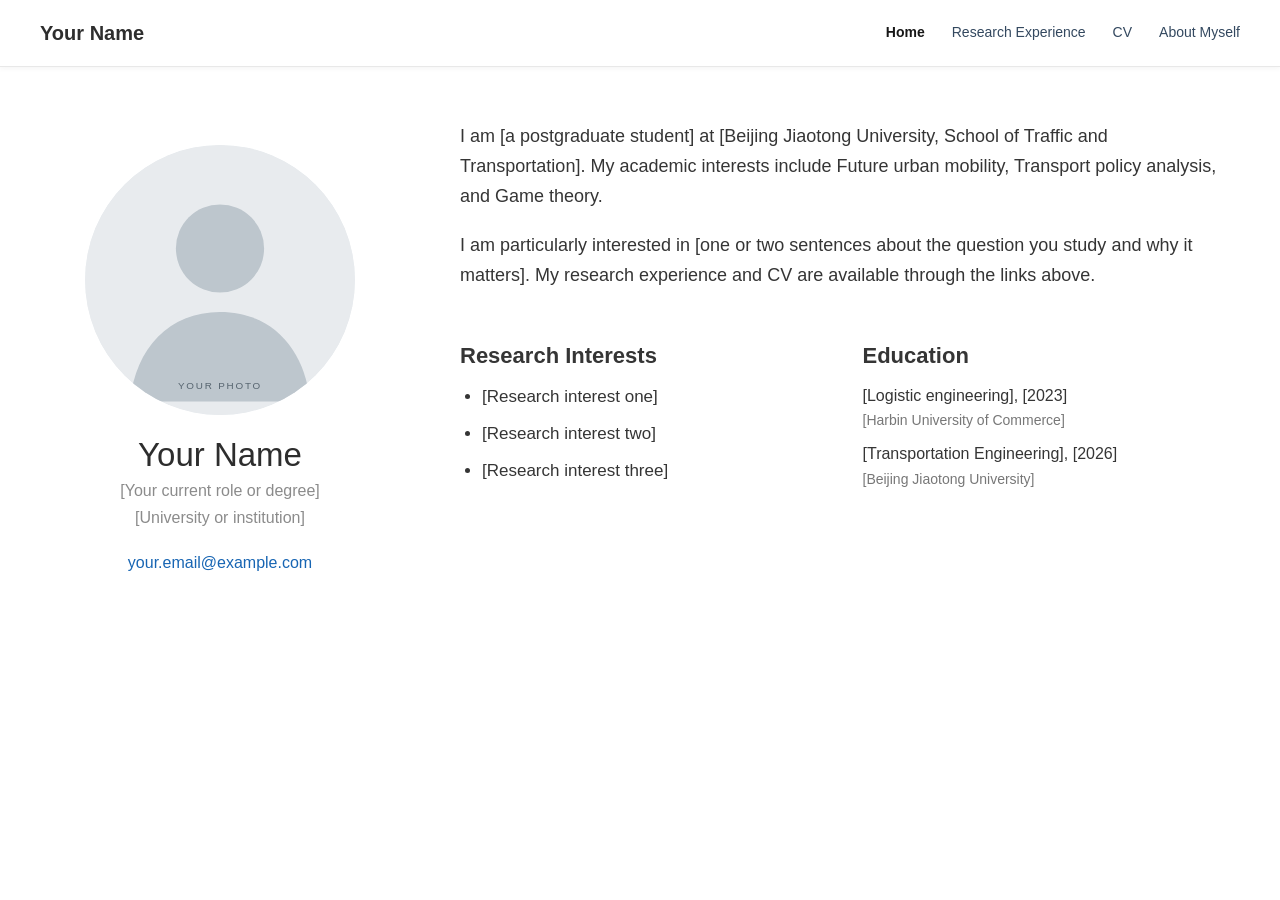
==== commit c091be30: "Update index.html Update home pasage" ====
--- a/index.html
+++ b/index.html
@@ -33,7 +33,7 @@
     </aside>
 
     <div class="home-content">
-      <p class="intro">I am [your current role or degree] at [your university or institution]. My academic interests include [research area one], [research area two], and [research area three].</p>
+      <p class="intro">I am [a postgraduate student] at [Beijing Jiaotong University, School of Traffic and Transportation]. My academic interests include Future urban mobility, Transport policy analysis, and Game theory.</p>
       <p class="intro">I am particularly interested in [one or two sentences about the question you study and why it matters]. My research experience and CV are available through the links above.</p>
 
       <div class="info-columns">
@@ -48,8 +48,8 @@
         <section aria-labelledby="education-heading">
           <h2 id="education-heading">Education</h2>
           <ul class="education-list">
-            <li><strong>[Degree in field], [Year]</strong><span>[University or institution]</span></li>
-            <li><strong>[Previous degree in field], [Year]</strong><span>[University or institution]</span></li>
+            <li><strong>[Logistic engineering], [2023]</strong><span>[Harbin University of Commerce]</span></li>
+            <li><strong>[Transportation Engineering], [2026]</strong><span>[Beijing Jiaotong University]</span></li>
           </ul>
         </section>
       </div>
